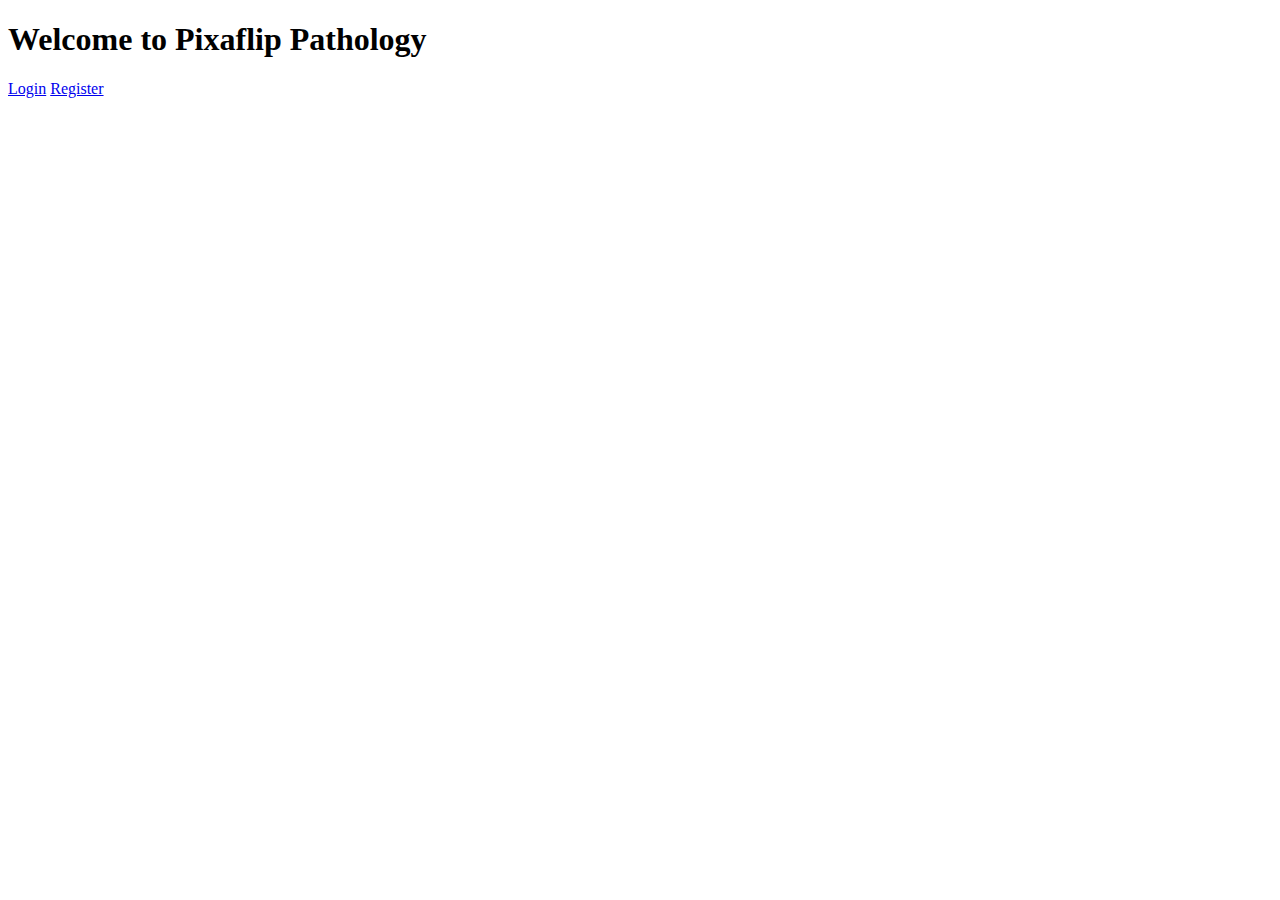
==== index.html @ 7ac65124 "added homepage contents" ====
<!DOCTYPE html>
<html lang="en">

<head>
    <meta charset="UTF-8">
    <meta name="viewport" content="width=device-width, initial-scale=1.0">
    <link rel="preconnect" href="https://fonts.gstatic.com">
    <link href="https://fonts.googleapis.com/css2?family=Poppins:wght@400;600&display=swap" rel="stylesheet">
    <link rel="stylesheet" href="index.css">
    <title>Pixaflip Pathology</title>
</head>

<body>
    <div class="container">
        <div class="hero">
            <h1 class="big-text">
                Welcome to Pixaflip Pathology
            </h1>
            <div class="btn-group">
                <a href="#" class="btn btn-login">Login</a>
                <a href="#" class="btn btn-register">Register</a>
            </div>
        </div>
    </div>
</body>

</html>
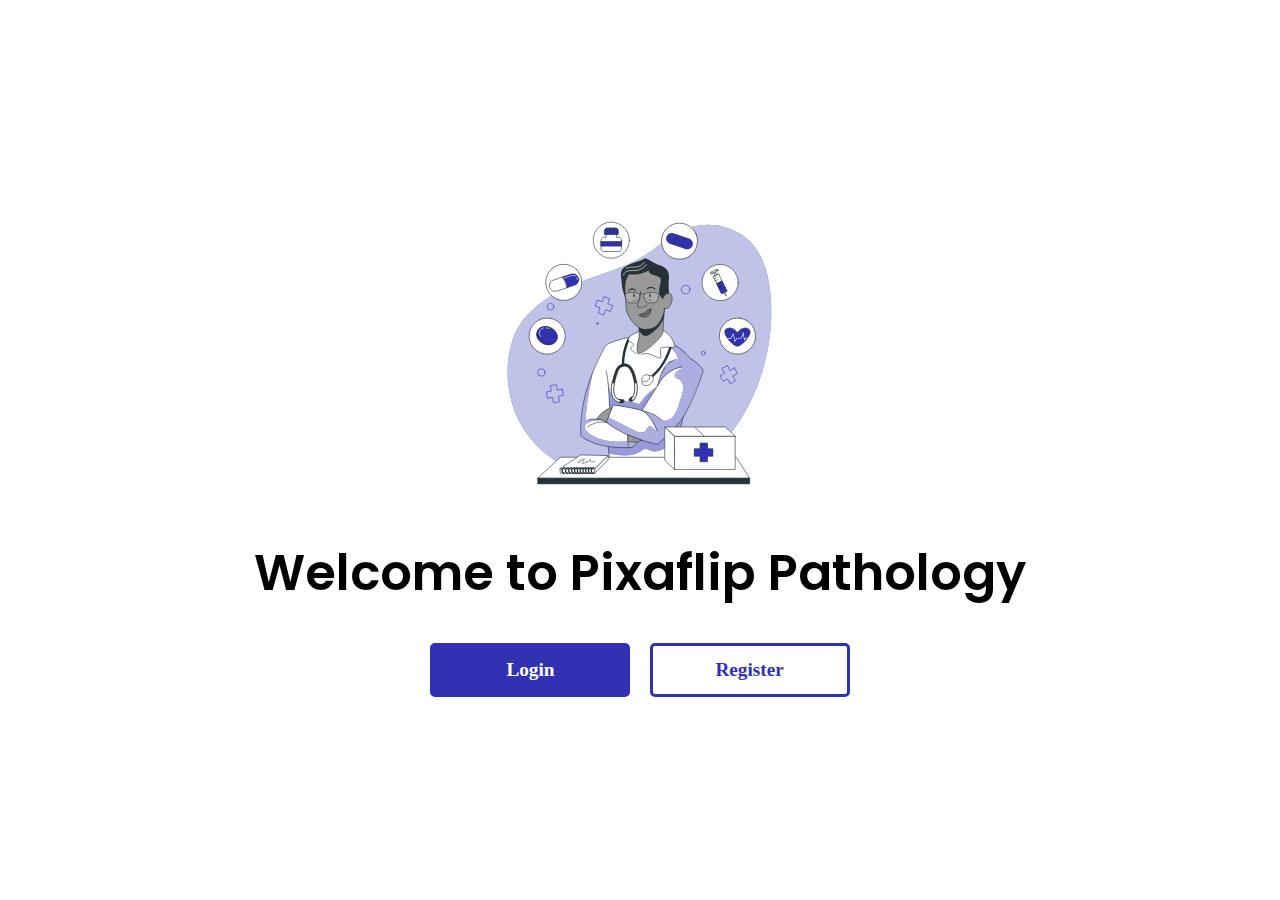
==== commit d3afd1a2: "added an image to homepage" ====
--- a/index.html
+++ b/index.html
@@ -13,6 +13,7 @@
 <body>
     <div class="container">
         <div class="hero">
+            <img src="./assets/Medicine-bro.svg" alt="Medicine-bro">
             <h1 class="big-text">
                 Welcome to Pixaflip Pathology
             </h1>
--- a/index.css
+++ b/index.css
@@ -0,0 +1,72 @@
+* {
+  margin: 0;
+  padding: 0;
+  box-sizing: border-box;
+}
+
+body {
+  display: flex;
+  justify-content: center;
+  align-items: center;
+  height: 100vh;
+}
+
+.container {
+  width: 90%;
+  max-width: 1080px;
+  margin: 0 auto;
+}
+
+img {
+  display: block;
+  width: 100%;
+}
+
+.hero > img {
+  max-width: 300px;
+  margin: 0 auto 2em auto;
+}
+
+.big-text {
+  font-size: 50px;
+  text-align: center;
+  font-family: "Poppins", sans-serif;
+  font-weight: 600;
+}
+
+a {
+  display: block;
+  color: #ffffff;
+  text-decoration: none;
+}
+
+.btn-group {
+  display: flex;
+  justify-content: center;
+  align-items: center;
+  margin-top: 2em;
+}
+
+.btn {
+  width: 200px;
+  margin: 0 0.5em;
+  text-align: center;
+  border-radius: 5px;
+  font-weight: bold;
+  border: 3px solid rgb(48, 50, 179);
+  font-size: 1.2em;
+  padding: 0.7em 2em;
+}
+
+.btn:hover {
+  opacity: 0.8;
+}
+
+.btn-login {
+  background-color: rgb(48, 50, 179);
+}
+
+.btn-register {
+  color: rgb(48, 50, 179);
+  background-color: rgb(255, 255, 255);
+}
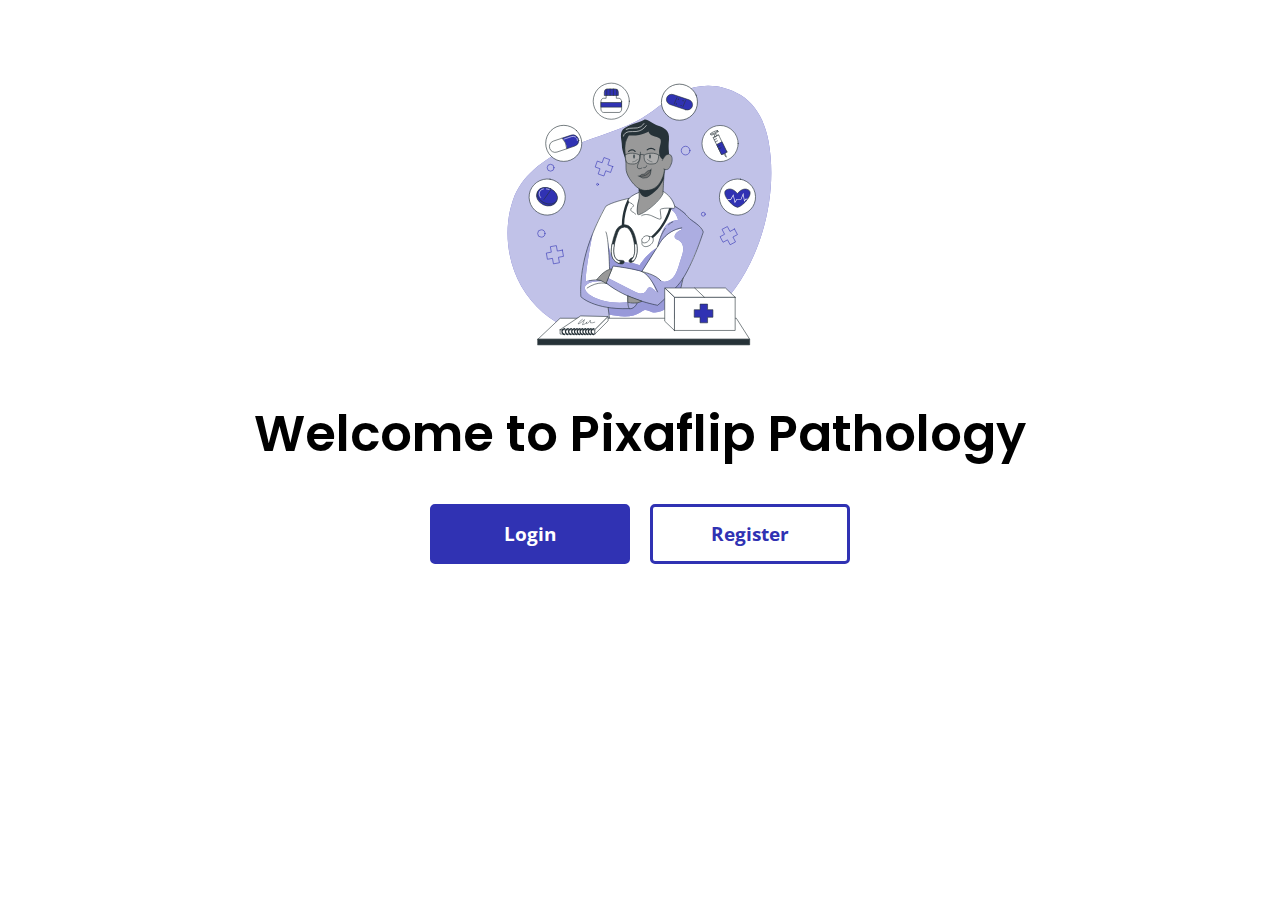
==== commit 2a493bec: "minor changes" ====
--- a/index.html
+++ b/index.html
@@ -5,7 +5,9 @@
     <meta charset="UTF-8">
     <meta name="viewport" content="width=device-width, initial-scale=1.0">
     <link rel="preconnect" href="https://fonts.gstatic.com">
-    <link href="https://fonts.googleapis.com/css2?family=Poppins:wght@400;600&display=swap" rel="stylesheet">
+    <link
+        href="https://fonts.googleapis.com/css2?family=Open+Sans:wght@400;700&family=Poppins:wght@400;600&display=swap"
+        rel="stylesheet">
     <link rel="stylesheet" href="index.css">
     <title>Pixaflip Pathology</title>
 </head>
--- a/index.css
+++ b/index.css
@@ -8,7 +8,9 @@
   display: flex;
   justify-content: center;
   align-items: center;
-  height: 100vh;
+  flex-direction: column;
+  height: 100%;
+  font-family: "Open Sans", sans-serif;
 }
 
 .container {
@@ -20,6 +22,10 @@
 img {
   display: block;
   width: 100%;
+}
+
+.hero {
+  margin: 4em 0;
 }
 
 .hero > img {
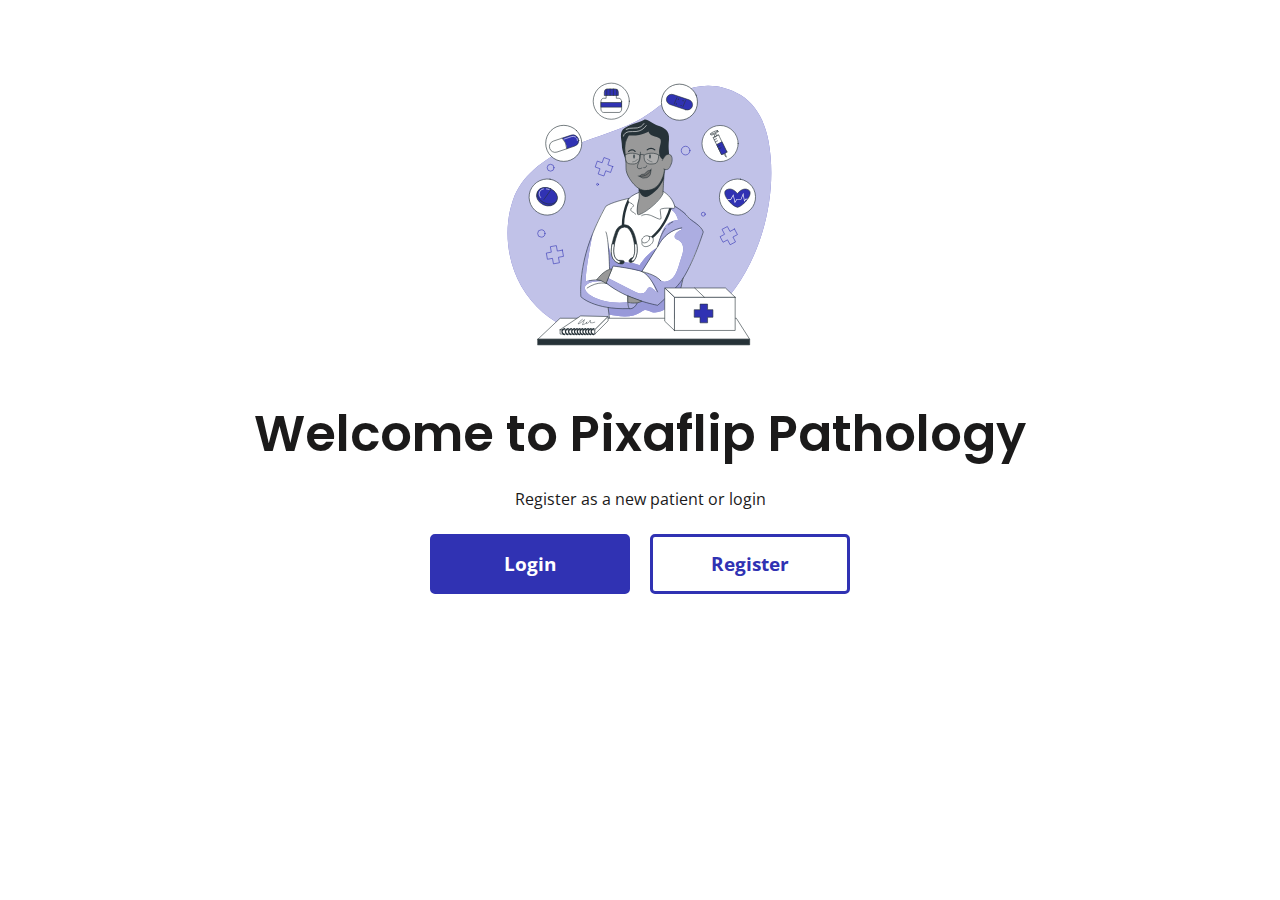
==== commit 6e7b193d: "minor changes" ====
--- a/index.html
+++ b/index.html
@@ -19,6 +19,7 @@
             <h1 class="big-text">
                 Welcome to Pixaflip Pathology
             </h1>
+            <p>Register as a new patient or login</p>
             <div class="btn-group">
                 <a href="#" class="btn btn-login">Login</a>
                 <a href="#" class="btn btn-register">Register</a>
--- a/index.css
+++ b/index.css
@@ -1,3 +1,8 @@
+:root {
+  --black: #1b1a1a;
+  --blue: rgb(48, 50, 179);
+}
+
 * {
   margin: 0;
   padding: 0;
@@ -5,12 +10,8 @@
 }
 
 body {
-  display: flex;
-  justify-content: center;
-  align-items: center;
-  flex-direction: column;
-  height: 100%;
   font-family: "Open Sans", sans-serif;
+  color: var(--black);
 }
 
 .container {
@@ -26,6 +27,7 @@
 
 .hero {
   margin: 4em 0;
+  text-align: center;
 }
 
 .hero > img {
@@ -46,11 +48,15 @@
   text-decoration: none;
 }
 
+.hero > p {
+  margin-top: 1em;
+}
+
 .btn-group {
   display: flex;
   justify-content: center;
   align-items: center;
-  margin-top: 2em;
+  margin-top: 1.5em;
 }
 
 .btn {
@@ -59,7 +65,7 @@
   text-align: center;
   border-radius: 5px;
   font-weight: bold;
-  border: 3px solid rgb(48, 50, 179);
+  border: 3px solid var(--blue);
   font-size: 1.2em;
   padding: 0.7em 2em;
 }
@@ -69,10 +75,28 @@
 }
 
 .btn-login {
-  background-color: rgb(48, 50, 179);
+  background-color: var(--blue);
 }
 
 .btn-register {
-  color: rgb(48, 50, 179);
+  color: var(--blue);
   background-color: rgb(255, 255, 255);
 }
+
+@media (max-width: 480px) {
+  .big-text {
+    font-size: 40px;
+  }
+  .btn-group {
+    flex-direction: column;
+    margin: 2em 0;
+  }
+  .btn {
+    width: 100%;
+    margin: 0.5em 0.5em;
+    font-size: 1.2em;
+    padding: 0.5em 1.6em;
+    border: 2px solid var(--blue);
+    font-size: 1em;
+  }
+}
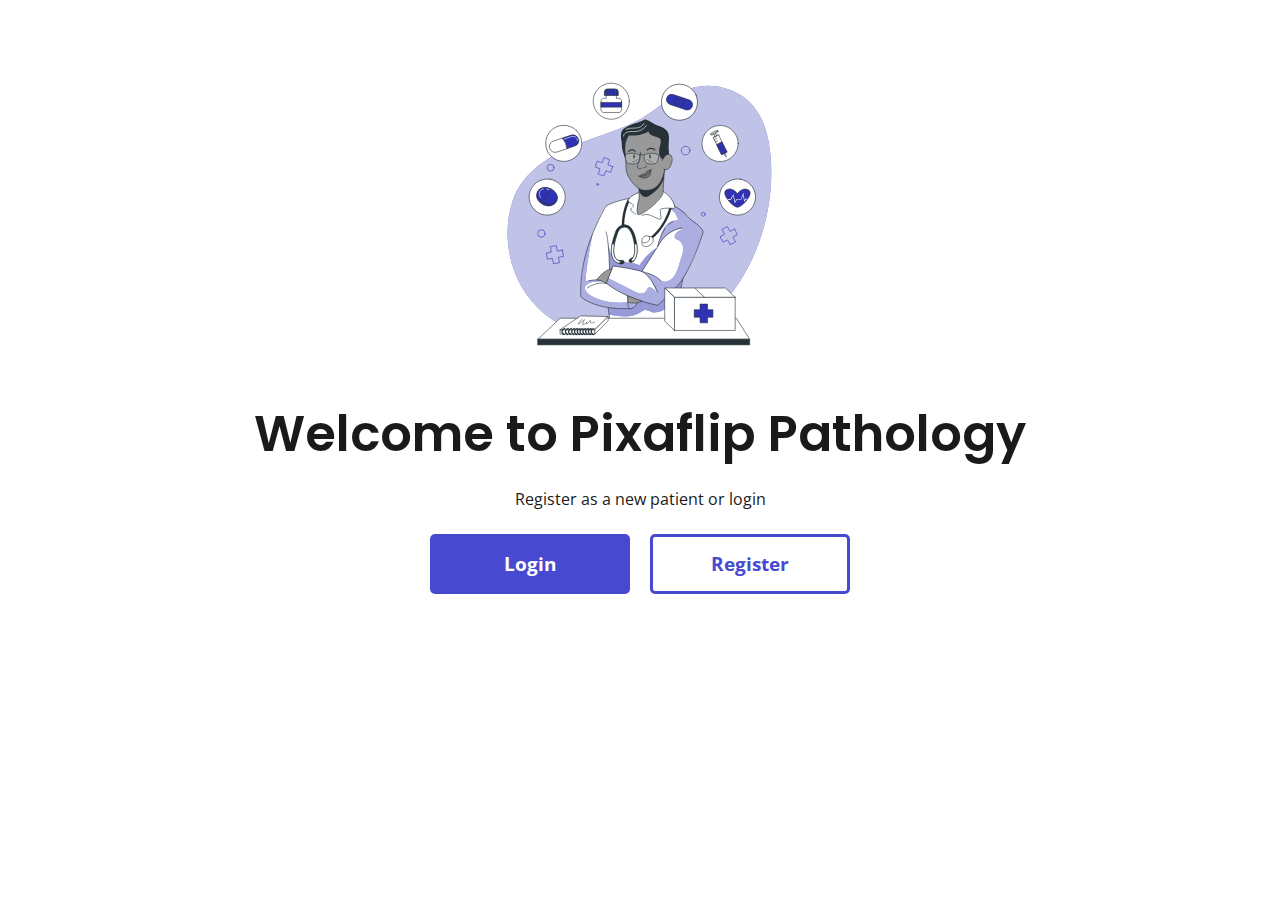
==== commit fa5ebe62: "added registration, validation and home pages" ====
--- a/index.html
+++ b/index.html
@@ -21,8 +21,8 @@
             </h1>
             <p>Register as a new patient or login</p>
             <div class="btn-group">
-                <a href="#" class="btn btn-login">Login</a>
-                <a href="#" class="btn btn-register">Register</a>
+                <a href="./login.html" class="btn btn-login">Login</a>
+                <a href="./register.html" class="btn btn-register">Register</a>
             </div>
         </div>
     </div>
--- a/index.css
+++ b/index.css
@@ -1,6 +1,7 @@
 :root {
   --black: #1b1a1a;
-  --blue: rgb(48, 50, 179);
+  --less-black: rgb(65, 65, 65);
+  --blue: rgb(71, 74, 209);
 }
 
 * {
@@ -44,12 +45,97 @@
 
 a {
   display: block;
-  color: #ffffff;
   text-decoration: none;
 }
 
 .hero > p {
   margin-top: 1em;
+}
+
+/* design for login and signup page */
+
+.login {
+  max-width: 480px;
+  text-align: center;
+  position: absolute;
+  top: 50%;
+  left: 50%;
+  transform: translate(-50%, -50%);
+}
+
+.login h2 {
+  margin: 1em 0;
+}
+
+/* design for home page */
+
+header {
+  padding: 2em;
+  background-color: rgb(255, 237, 237);
+}
+
+.header {
+  display: flex;
+  justify-content: space-between;
+  align-items: center;
+}
+
+header .container {
+  width: 100%;
+  margin: 0 auto;
+}
+
+.header > a {
+  font-weight: bold;
+  color: var(--black);
+  font-family: "Poppins", sans-serif;
+}
+
+.header .logo {
+  font-size: 1.5em;
+  color: var(--blue);
+}
+
+.header > a:not(.logo) {
+  color: var(--less-black);
+}
+
+.header > a:hover:not(.logo) {
+  color: var(--blue);
+}
+
+.profile {
+  margin-left: auto;
+  margin-right: 2em;
+}
+
+main .container {
+  margin: 2em auto;
+}
+
+/* utility classes */
+
+.form-group {
+  display: flex;
+  justify-content: center;
+  align-items: center;
+  flex-direction: column;
+  margin: 1.5em 0;
+}
+
+.form-group label {
+  margin-bottom: 0.5em;
+}
+
+.form-control {
+  text-align: left;
+  display: block;
+  width: 100%;
+}
+
+.form-control:not(label) {
+  padding: 1em;
+  border: 2px solid #eee;
 }
 
 .btn-group {
@@ -60,6 +146,7 @@
 }
 
 .btn {
+  color: #ffffff;
   width: 200px;
   margin: 0 0.5em;
   text-align: center;
@@ -76,6 +163,13 @@
 
 .btn-login {
   background-color: var(--blue);
+}
+
+.form-group .btn-login {
+  color: #ffffff;
+  width: 100%;
+  margin: 0;
+  cursor: pointer;
 }
 
 .btn-register {
